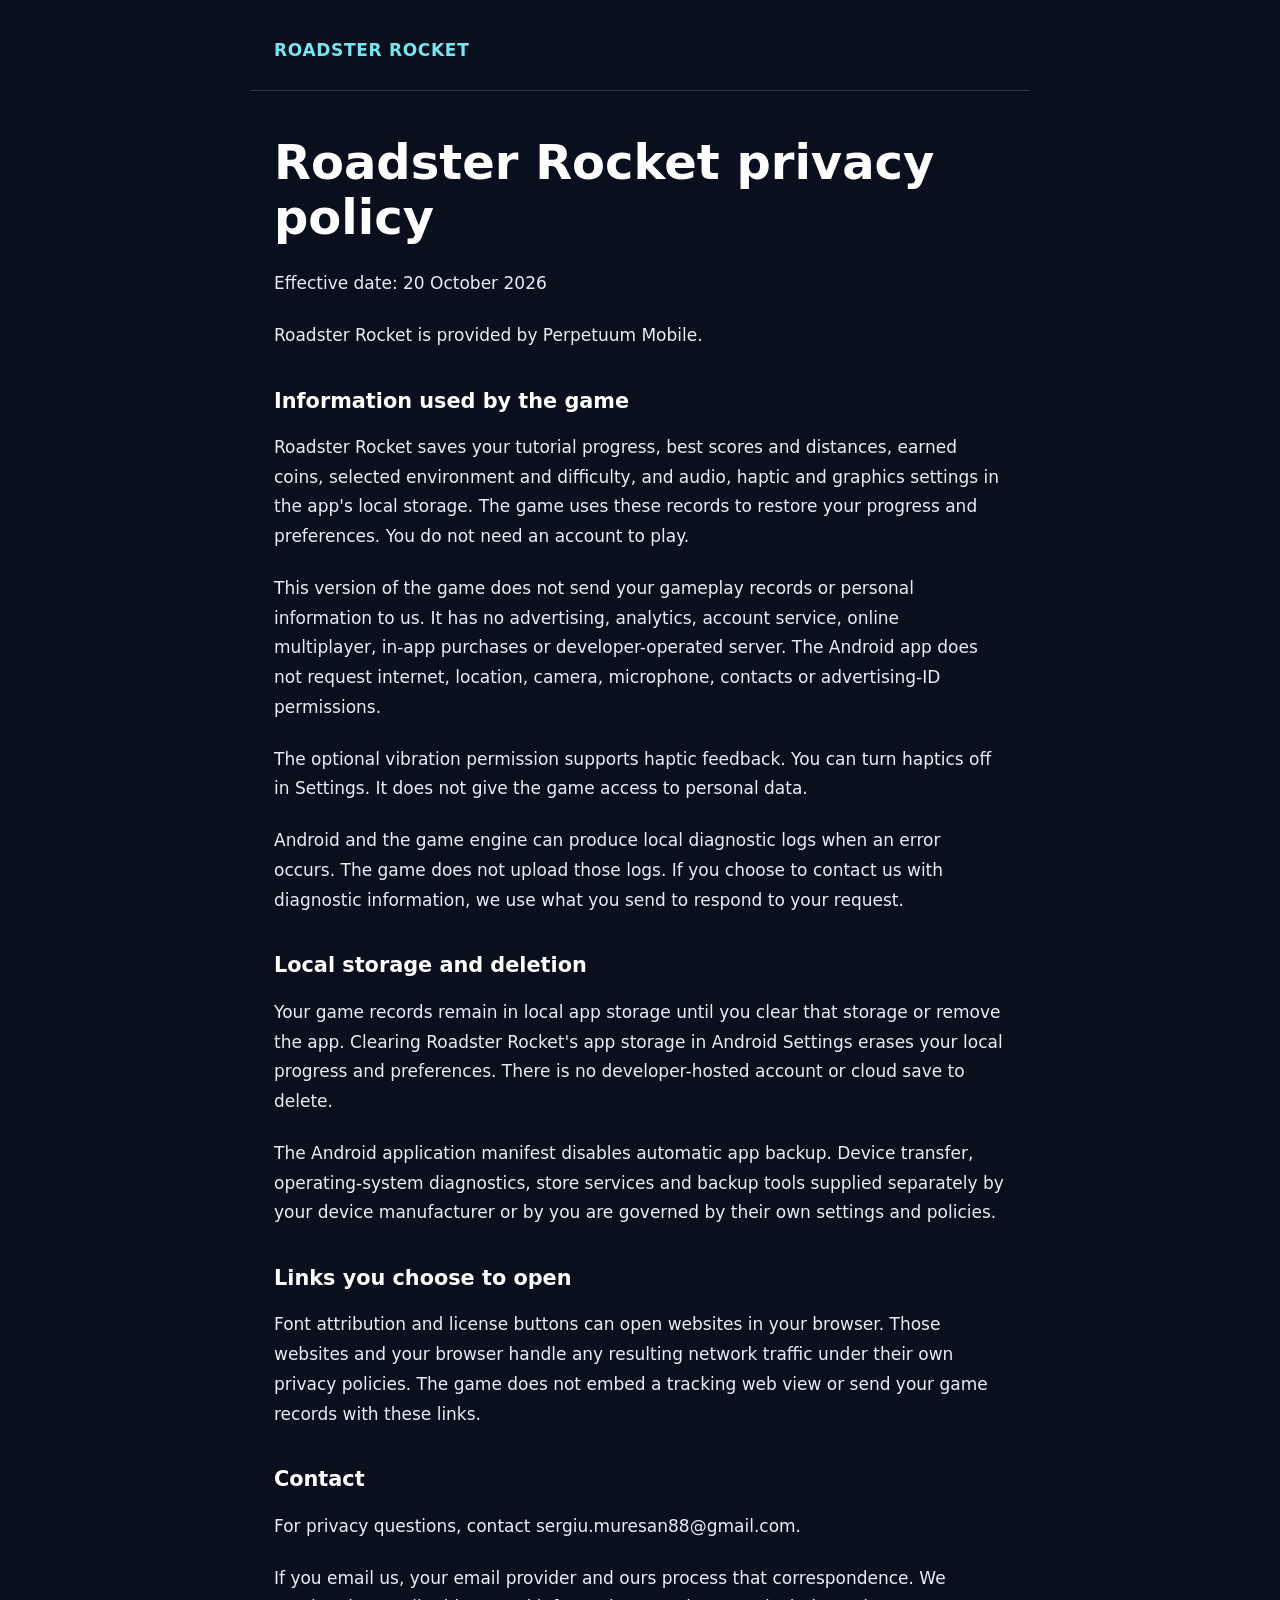
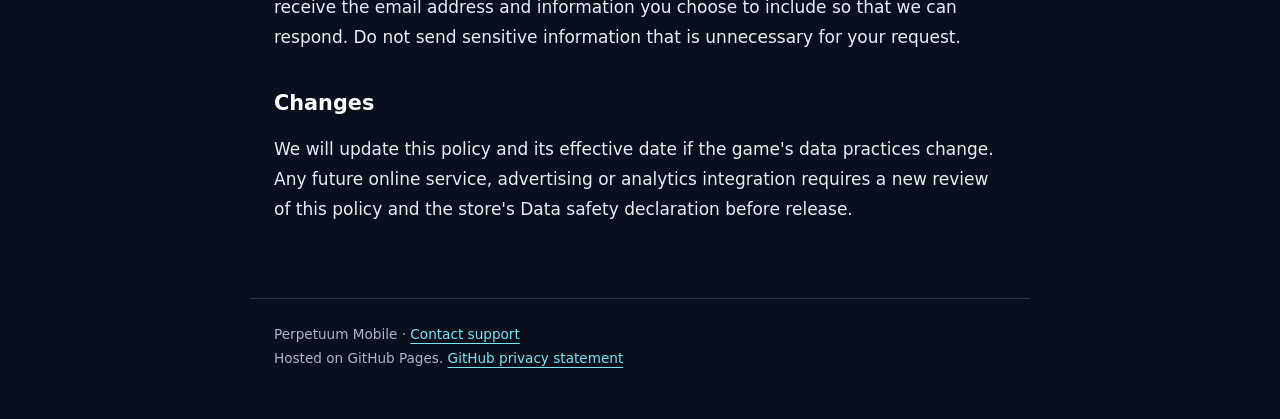
==== privacy/index.html @ d481d321 "Publish support and privacy pages for Roadster Rocket" ====
<!doctype html>
<html lang="en"><head><meta charset="utf-8"><meta name="viewport" content="width=device-width,initial-scale=1"><meta name="color-scheme" content="dark"><meta name="description" content="Roadster Rocket privacy policy by Perpetuum Mobile. Contact and privacy information for the offline driving game."><title>Roadster Rocket privacy policy</title><link rel="stylesheet" href="../style.css"></head>
<body><header><a href="../">ROADSTER ROCKET</a></header><main><h1>Roadster Rocket privacy policy</h1>
<p>Effective date: 20 October 2026</p>
<p>Roadster Rocket is provided by Perpetuum Mobile.</p>
<h2>Information used by the game</h2>
<p>Roadster Rocket saves your tutorial progress, best scores and distances, earned coins, selected environment and difficulty, and audio, haptic and graphics settings in the app&#x27;s local storage. The game uses these records to restore your progress and preferences. You do not need an account to play.</p>
<p>This version of the game does not send your gameplay records or personal information to us. It has no advertising, analytics, account service, online multiplayer, in-app purchases or developer-operated server. The Android app does not request internet, location, camera, microphone, contacts or advertising-ID permissions.</p>
<p>The optional vibration permission supports haptic feedback. You can turn haptics off in Settings. It does not give the game access to personal data.</p>
<p>Android and the game engine can produce local diagnostic logs when an error occurs. The game does not upload those logs. If you choose to contact us with diagnostic information, we use what you send to respond to your request.</p>
<h2>Local storage and deletion</h2>
<p>Your game records remain in local app storage until you clear that storage or remove the app. Clearing Roadster Rocket&#x27;s app storage in Android Settings erases your local progress and preferences. There is no developer-hosted account or cloud save to delete.</p>
<p>The Android application manifest disables automatic app backup. Device transfer, operating-system diagnostics, store services and backup tools supplied separately by your device manufacturer or by you are governed by their own settings and policies.</p>
<h2>Links you choose to open</h2>
<p>Font attribution and license buttons can open websites in your browser. Those websites and your browser handle any resulting network traffic under their own privacy policies. The game does not embed a tracking web view or send your game records with these links.</p>
<h2>Contact</h2>
<p>For privacy questions, contact sergiu.muresan88@gmail.com.</p>
<p>If you email us, your email provider and ours process that correspondence. We receive the email address and information you choose to include so that we can respond. Do not send sensitive information that is unnecessary for your request.</p>
<h2>Changes</h2>
<p>We will update this policy and its effective date if the game&#x27;s data practices change. Any future online service, advertising or analytics integration requires a new review of this policy and the store&#x27;s Data safety declaration before release.</p></main><footer>Perpetuum Mobile &middot; <a href="mailto:sergiu.muresan88@gmail.com">Contact support</a><br>Hosted on GitHub Pages. <a href="https://docs.github.com/en/site-policy/privacy-policies/github-general-privacy-statement">GitHub privacy statement</a></footer></body></html>
---- style.css ----
*{box-sizing:border-box}html{color-scheme:dark}body{margin:0;background:#090f1c;color:#e8eef8;font:17px/1.75 system-ui,-apple-system,BlinkMacSystemFont,"Segoe UI",sans-serif}main,header,footer{max-width:780px;margin:auto;padding:24px}header{padding-top:36px;border-bottom:1px solid #29374c}header a{font-weight:700;letter-spacing:.04em;text-decoration:none}a{color:#78e6f0;text-underline-offset:4px;overflow-wrap:anywhere}a:hover{color:#b9f7fc}a:focus-visible{outline:3px solid #78e6f0;outline-offset:5px}h1{font-size:clamp(2rem,6vw,3rem);line-height:1.15;margin:20px 0 24px;color:#fff}h2{font-size:1.3rem;line-height:1.4;margin-top:36px;color:#fff}p{margin:0 0 22px}footer{font-size:.85rem;color:#a8b8ce;border-top:1px solid #29374c;margin-top:28px;padding-bottom:48px}.eyebrow{color:#78e6f0;text-transform:uppercase;letter-spacing:.14em;font-size:.75rem;font-weight:700}.button{display:inline-block;border:1px solid #4f8190;padding:10px 18px;border-radius:8px;margin:0 12px 12px 0;text-decoration:none}.muted{color:#a8b8ce}
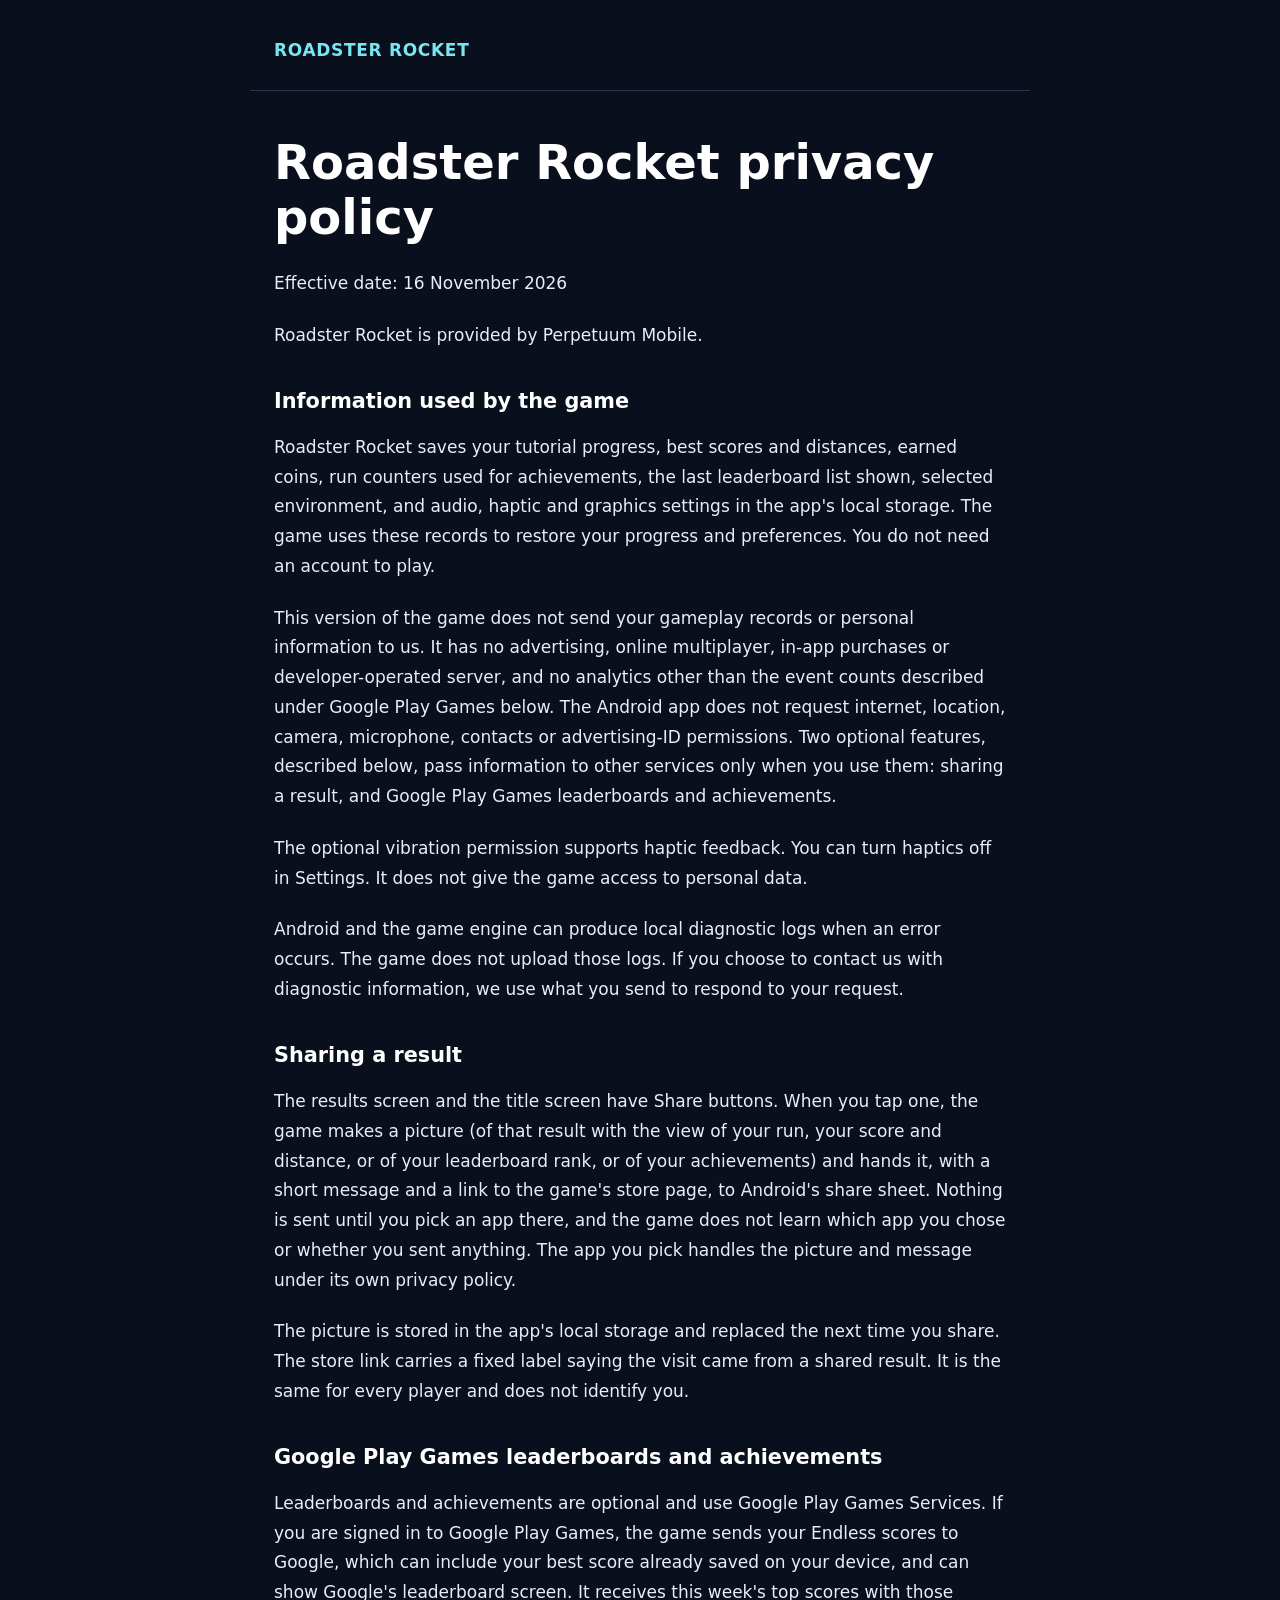
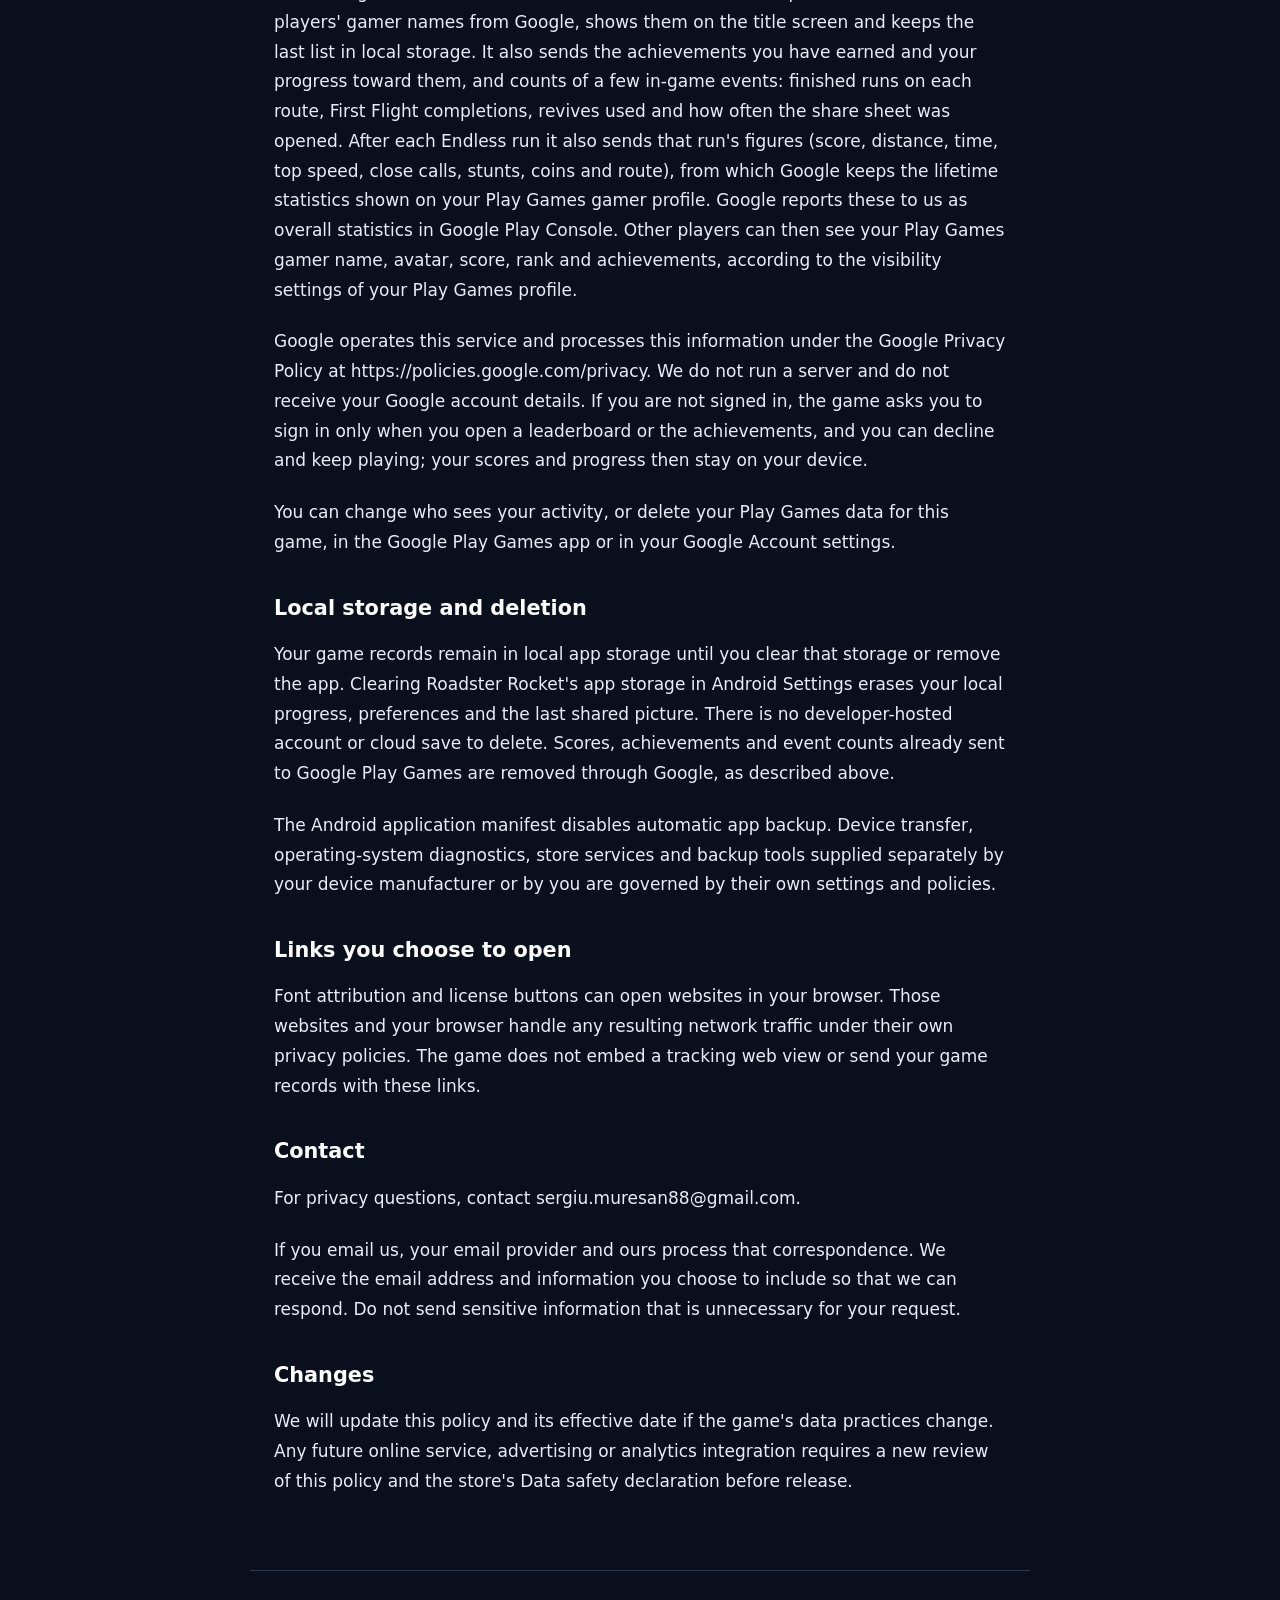
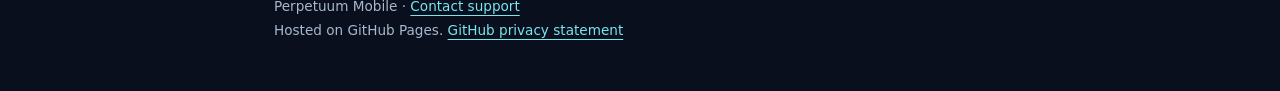
==== commit 103c8fd5: "Privacy policy for version 1.2.0: sharing and optional Google Play Games The game can now share a re" ====
--- a/privacy/index.html
+++ b/privacy/index.html
@@ -1,15 +1,22 @@
 <!doctype html>
-<html lang="en"><head><meta charset="utf-8"><meta name="viewport" content="width=device-width,initial-scale=1"><meta name="color-scheme" content="dark"><meta name="description" content="Roadster Rocket privacy policy by Perpetuum Mobile. Contact and privacy information for the offline driving game."><title>Roadster Rocket privacy policy</title><link rel="stylesheet" href="../style.css"></head>
+<html lang="en"><head><meta charset="utf-8"><meta name="viewport" content="width=device-width,initial-scale=1"><meta name="color-scheme" content="dark"><meta name="description" content="Roadster Rocket privacy policy by Perpetuum Mobile. Contact and privacy information for the driving game."><title>Roadster Rocket privacy policy</title><link rel="stylesheet" href="../style.css"></head>
 <body><header><a href="../">ROADSTER ROCKET</a></header><main><h1>Roadster Rocket privacy policy</h1>
-<p>Effective date: 20 October 2026</p>
+<p>Effective date: 16 November 2026</p>
 <p>Roadster Rocket is provided by Perpetuum Mobile.</p>
 <h2>Information used by the game</h2>
-<p>Roadster Rocket saves your tutorial progress, best scores and distances, earned coins, selected environment and difficulty, and audio, haptic and graphics settings in the app&#x27;s local storage. The game uses these records to restore your progress and preferences. You do not need an account to play.</p>
-<p>This version of the game does not send your gameplay records or personal information to us. It has no advertising, analytics, account service, online multiplayer, in-app purchases or developer-operated server. The Android app does not request internet, location, camera, microphone, contacts or advertising-ID permissions.</p>
+<p>Roadster Rocket saves your tutorial progress, best scores and distances, earned coins, run counters used for achievements, the last leaderboard list shown, selected environment, and audio, haptic and graphics settings in the app&#x27;s local storage. The game uses these records to restore your progress and preferences. You do not need an account to play.</p>
+<p>This version of the game does not send your gameplay records or personal information to us. It has no advertising, online multiplayer, in-app purchases or developer-operated server, and no analytics other than the event counts described under Google Play Games below. The Android app does not request internet, location, camera, microphone, contacts or advertising-ID permissions. Two optional features, described below, pass information to other services only when you use them: sharing a result, and Google Play Games leaderboards and achievements.</p>
 <p>The optional vibration permission supports haptic feedback. You can turn haptics off in Settings. It does not give the game access to personal data.</p>
 <p>Android and the game engine can produce local diagnostic logs when an error occurs. The game does not upload those logs. If you choose to contact us with diagnostic information, we use what you send to respond to your request.</p>
+<h2>Sharing a result</h2>
+<p>The results screen and the title screen have Share buttons. When you tap one, the game makes a picture (of that result with the view of your run, your score and distance, or of your leaderboard rank, or of your achievements) and hands it, with a short message and a link to the game&#x27;s store page, to Android&#x27;s share sheet. Nothing is sent until you pick an app there, and the game does not learn which app you chose or whether you sent anything. The app you pick handles the picture and message under its own privacy policy.</p>
+<p>The picture is stored in the app&#x27;s local storage and replaced the next time you share. The store link carries a fixed label saying the visit came from a shared result. It is the same for every player and does not identify you.</p>
+<h2>Google Play Games leaderboards and achievements</h2>
+<p>Leaderboards and achievements are optional and use Google Play Games Services. If you are signed in to Google Play Games, the game sends your Endless scores to Google, which can include your best score already saved on your device, and can show Google&#x27;s leaderboard screen. It receives this week&#x27;s top scores with those players&#x27; gamer names from Google, shows them on the title screen and keeps the last list in local storage. It also sends the achievements you have earned and your progress toward them, and counts of a few in-game events: finished runs on each route, First Flight completions, revives used and how often the share sheet was opened. After each Endless run it also sends that run&#x27;s figures (score, distance, time, top speed, close calls, stunts, coins and route), from which Google keeps the lifetime statistics shown on your Play Games gamer profile. Google reports these to us as overall statistics in Google Play Console. Other players can then see your Play Games gamer name, avatar, score, rank and achievements, according to the visibility settings of your Play Games profile.</p>
+<p>Google operates this service and processes this information under the Google Privacy Policy at https://policies.google.com/privacy. We do not run a server and do not receive your Google account details. If you are not signed in, the game asks you to sign in only when you open a leaderboard or the achievements, and you can decline and keep playing; your scores and progress then stay on your device.</p>
+<p>You can change who sees your activity, or delete your Play Games data for this game, in the Google Play Games app or in your Google Account settings.</p>
 <h2>Local storage and deletion</h2>
-<p>Your game records remain in local app storage until you clear that storage or remove the app. Clearing Roadster Rocket&#x27;s app storage in Android Settings erases your local progress and preferences. There is no developer-hosted account or cloud save to delete.</p>
+<p>Your game records remain in local app storage until you clear that storage or remove the app. Clearing Roadster Rocket&#x27;s app storage in Android Settings erases your local progress, preferences and the last shared picture. There is no developer-hosted account or cloud save to delete. Scores, achievements and event counts already sent to Google Play Games are removed through Google, as described above.</p>
 <p>The Android application manifest disables automatic app backup. Device transfer, operating-system diagnostics, store services and backup tools supplied separately by your device manufacturer or by you are governed by their own settings and policies.</p>
 <h2>Links you choose to open</h2>
 <p>Font attribution and license buttons can open websites in your browser. Those websites and your browser handle any resulting network traffic under their own privacy policies. The game does not embed a tracking web view or send your game records with these links.</p>
@@ -17,4 +24,5 @@
 <p>For privacy questions, contact sergiu.muresan88@gmail.com.</p>
 <p>If you email us, your email provider and ours process that correspondence. We receive the email address and information you choose to include so that we can respond. Do not send sensitive information that is unnecessary for your request.</p>
 <h2>Changes</h2>
-<p>We will update this policy and its effective date if the game&#x27;s data practices change. Any future online service, advertising or analytics integration requires a new review of this policy and the store&#x27;s Data safety declaration before release.</p></main><footer>Perpetuum Mobile &middot; <a href="mailto:sergiu.muresan88@gmail.com">Contact support</a><br>Hosted on GitHub Pages. <a href="https://docs.github.com/en/site-policy/privacy-policies/github-general-privacy-statement">GitHub privacy statement</a></footer></body></html>
+<p>We will update this policy and its effective date if the game&#x27;s data practices change. Any future online service, advertising or analytics integration requires a new review of this policy and the store&#x27;s Data safety declaration before release.</p>
+</main><footer>Perpetuum Mobile &middot; <a href="mailto:sergiu.muresan88@gmail.com">Contact support</a><br>Hosted on GitHub Pages. <a href="https://docs.github.com/en/site-policy/privacy-policies/github-general-privacy-statement">GitHub privacy statement</a></footer></body></html>
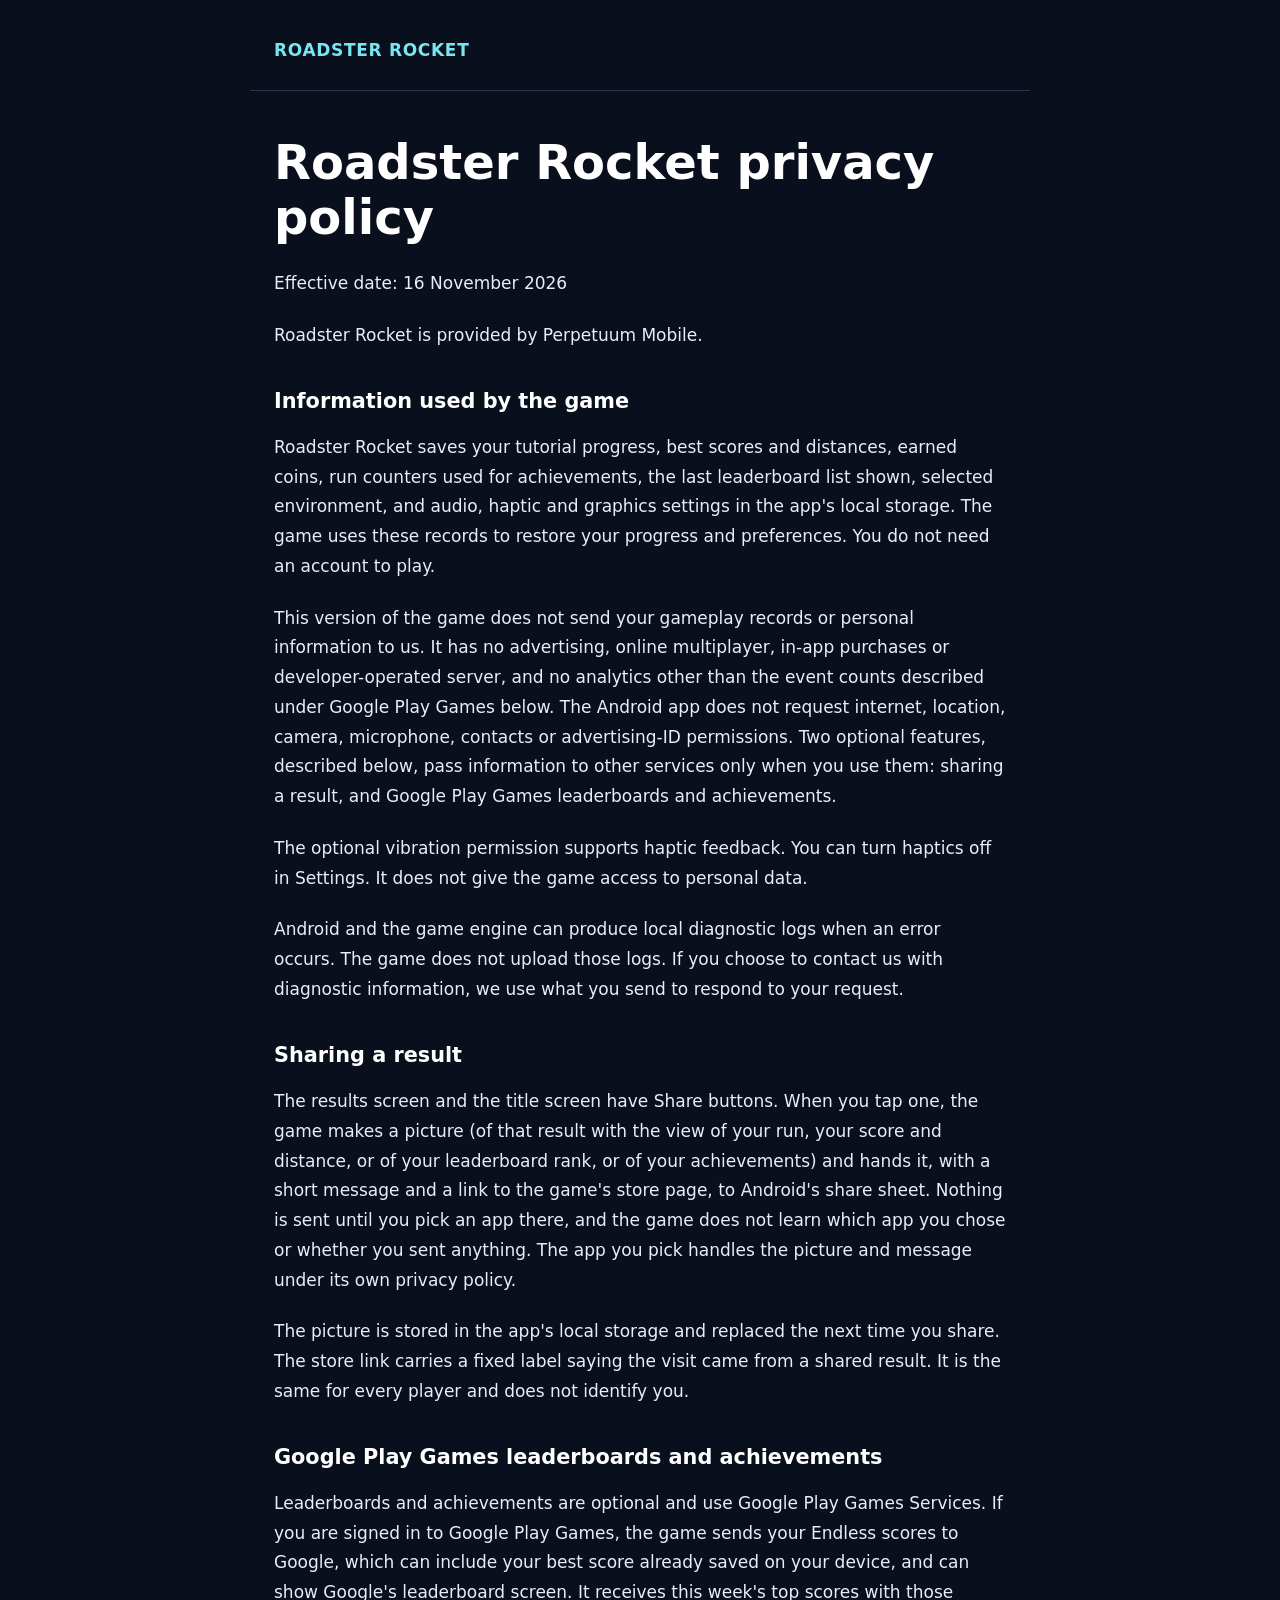
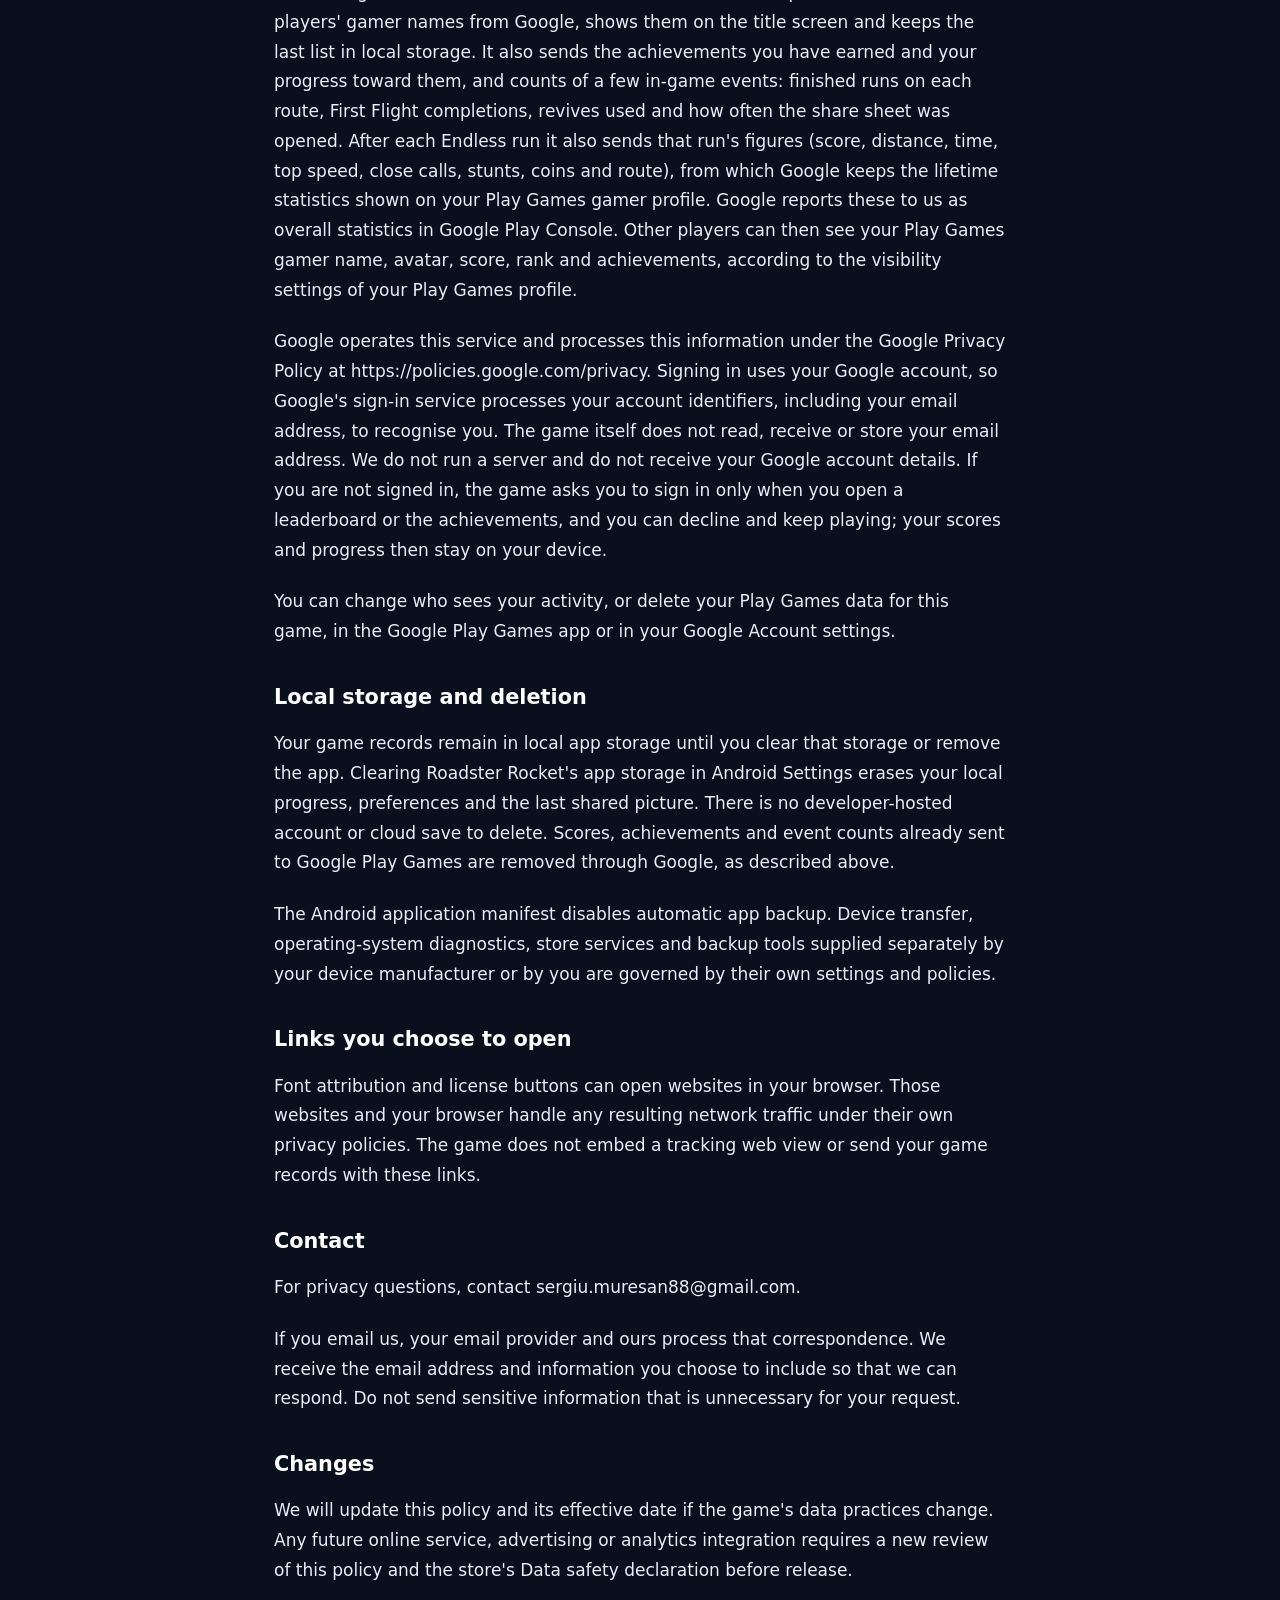
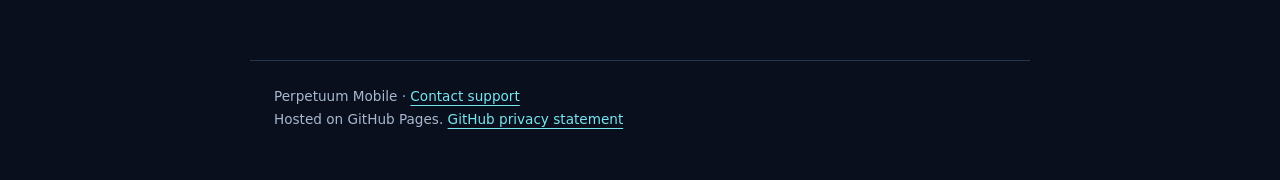
==== commit cbddff93: "Privacy policy: Play Games sign-in and the Google account's email address Google's sign-in service p" ====
--- a/privacy/index.html
+++ b/privacy/index.html
@@ -13,7 +13,7 @@
 <p>The picture is stored in the app&#x27;s local storage and replaced the next time you share. The store link carries a fixed label saying the visit came from a shared result. It is the same for every player and does not identify you.</p>
 <h2>Google Play Games leaderboards and achievements</h2>
 <p>Leaderboards and achievements are optional and use Google Play Games Services. If you are signed in to Google Play Games, the game sends your Endless scores to Google, which can include your best score already saved on your device, and can show Google&#x27;s leaderboard screen. It receives this week&#x27;s top scores with those players&#x27; gamer names from Google, shows them on the title screen and keeps the last list in local storage. It also sends the achievements you have earned and your progress toward them, and counts of a few in-game events: finished runs on each route, First Flight completions, revives used and how often the share sheet was opened. After each Endless run it also sends that run&#x27;s figures (score, distance, time, top speed, close calls, stunts, coins and route), from which Google keeps the lifetime statistics shown on your Play Games gamer profile. Google reports these to us as overall statistics in Google Play Console. Other players can then see your Play Games gamer name, avatar, score, rank and achievements, according to the visibility settings of your Play Games profile.</p>
-<p>Google operates this service and processes this information under the Google Privacy Policy at https://policies.google.com/privacy. We do not run a server and do not receive your Google account details. If you are not signed in, the game asks you to sign in only when you open a leaderboard or the achievements, and you can decline and keep playing; your scores and progress then stay on your device.</p>
+<p>Google operates this service and processes this information under the Google Privacy Policy at https://policies.google.com/privacy. Signing in uses your Google account, so Google&#x27;s sign-in service processes your account identifiers, including your email address, to recognise you. The game itself does not read, receive or store your email address. We do not run a server and do not receive your Google account details. If you are not signed in, the game asks you to sign in only when you open a leaderboard or the achievements, and you can decline and keep playing; your scores and progress then stay on your device.</p>
 <p>You can change who sees your activity, or delete your Play Games data for this game, in the Google Play Games app or in your Google Account settings.</p>
 <h2>Local storage and deletion</h2>
 <p>Your game records remain in local app storage until you clear that storage or remove the app. Clearing Roadster Rocket&#x27;s app storage in Android Settings erases your local progress, preferences and the last shared picture. There is no developer-hosted account or cloud save to delete. Scores, achievements and event counts already sent to Google Play Games are removed through Google, as described above.</p>
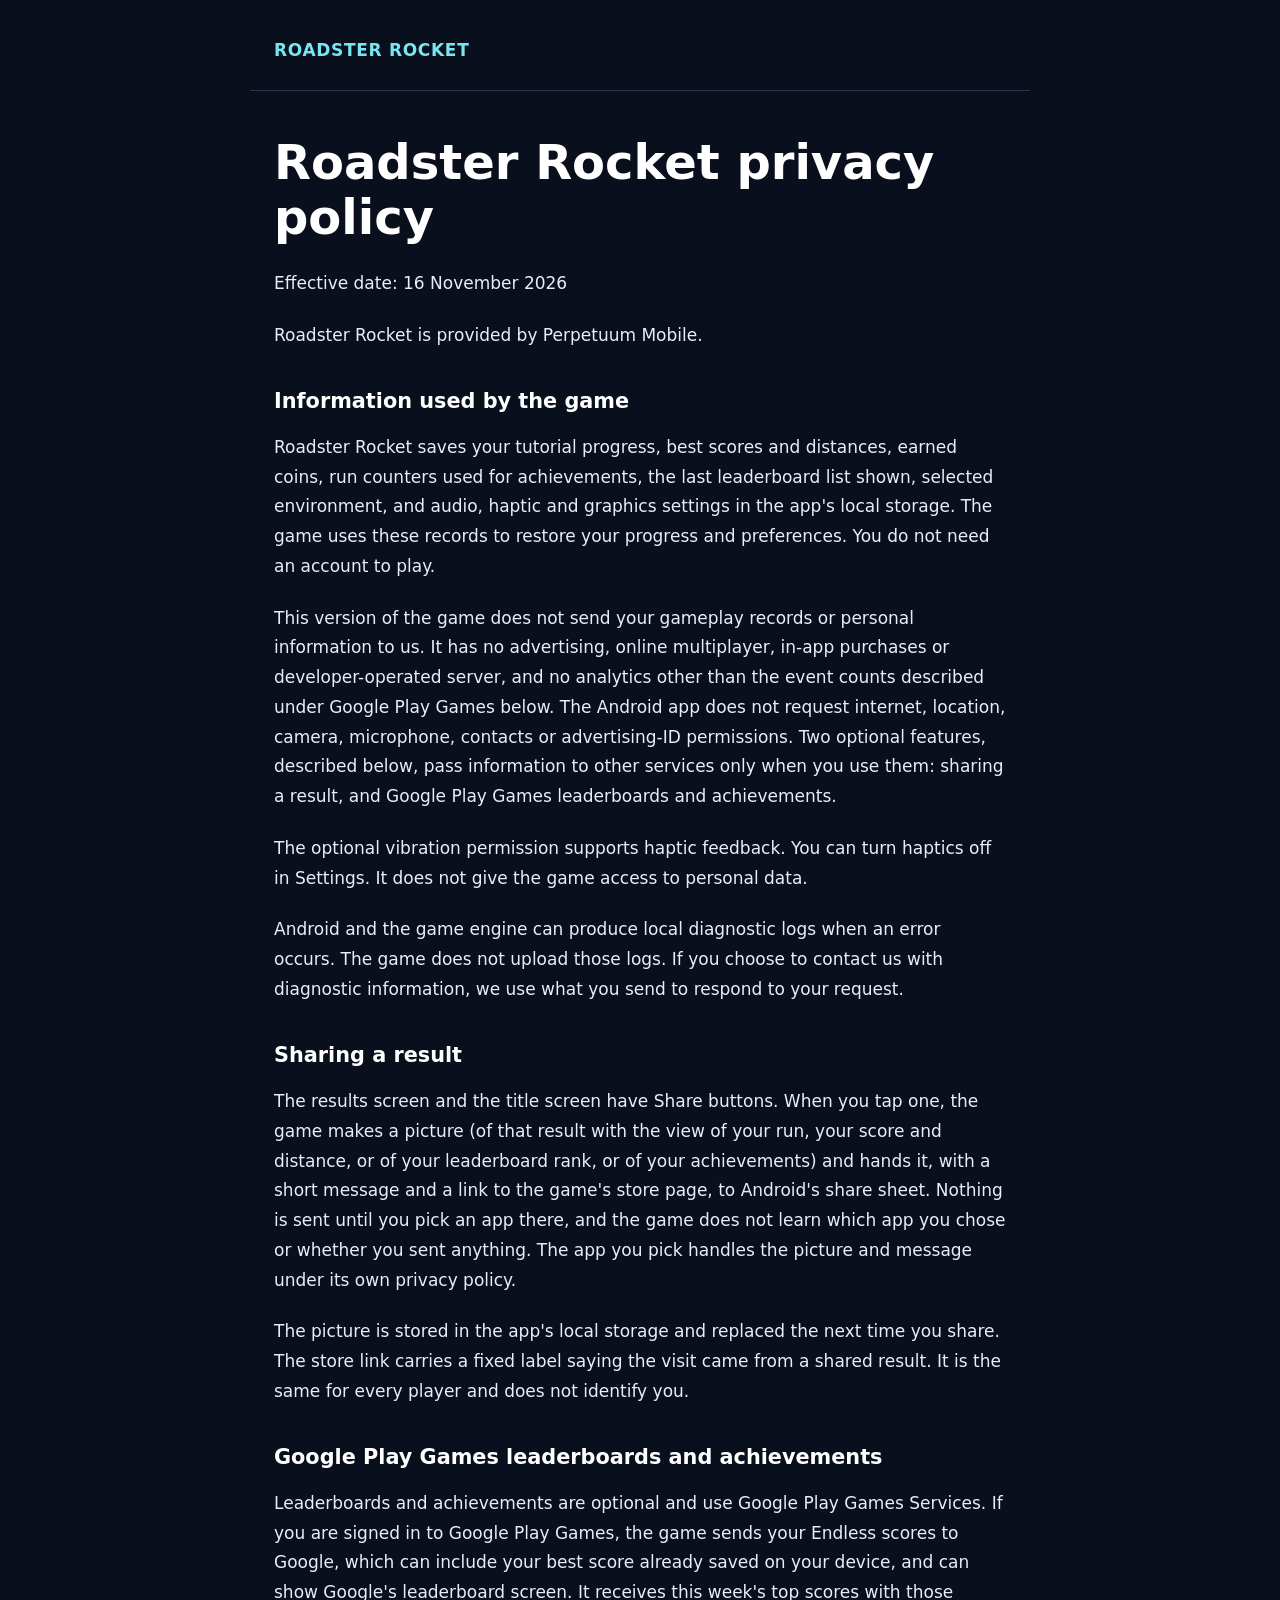
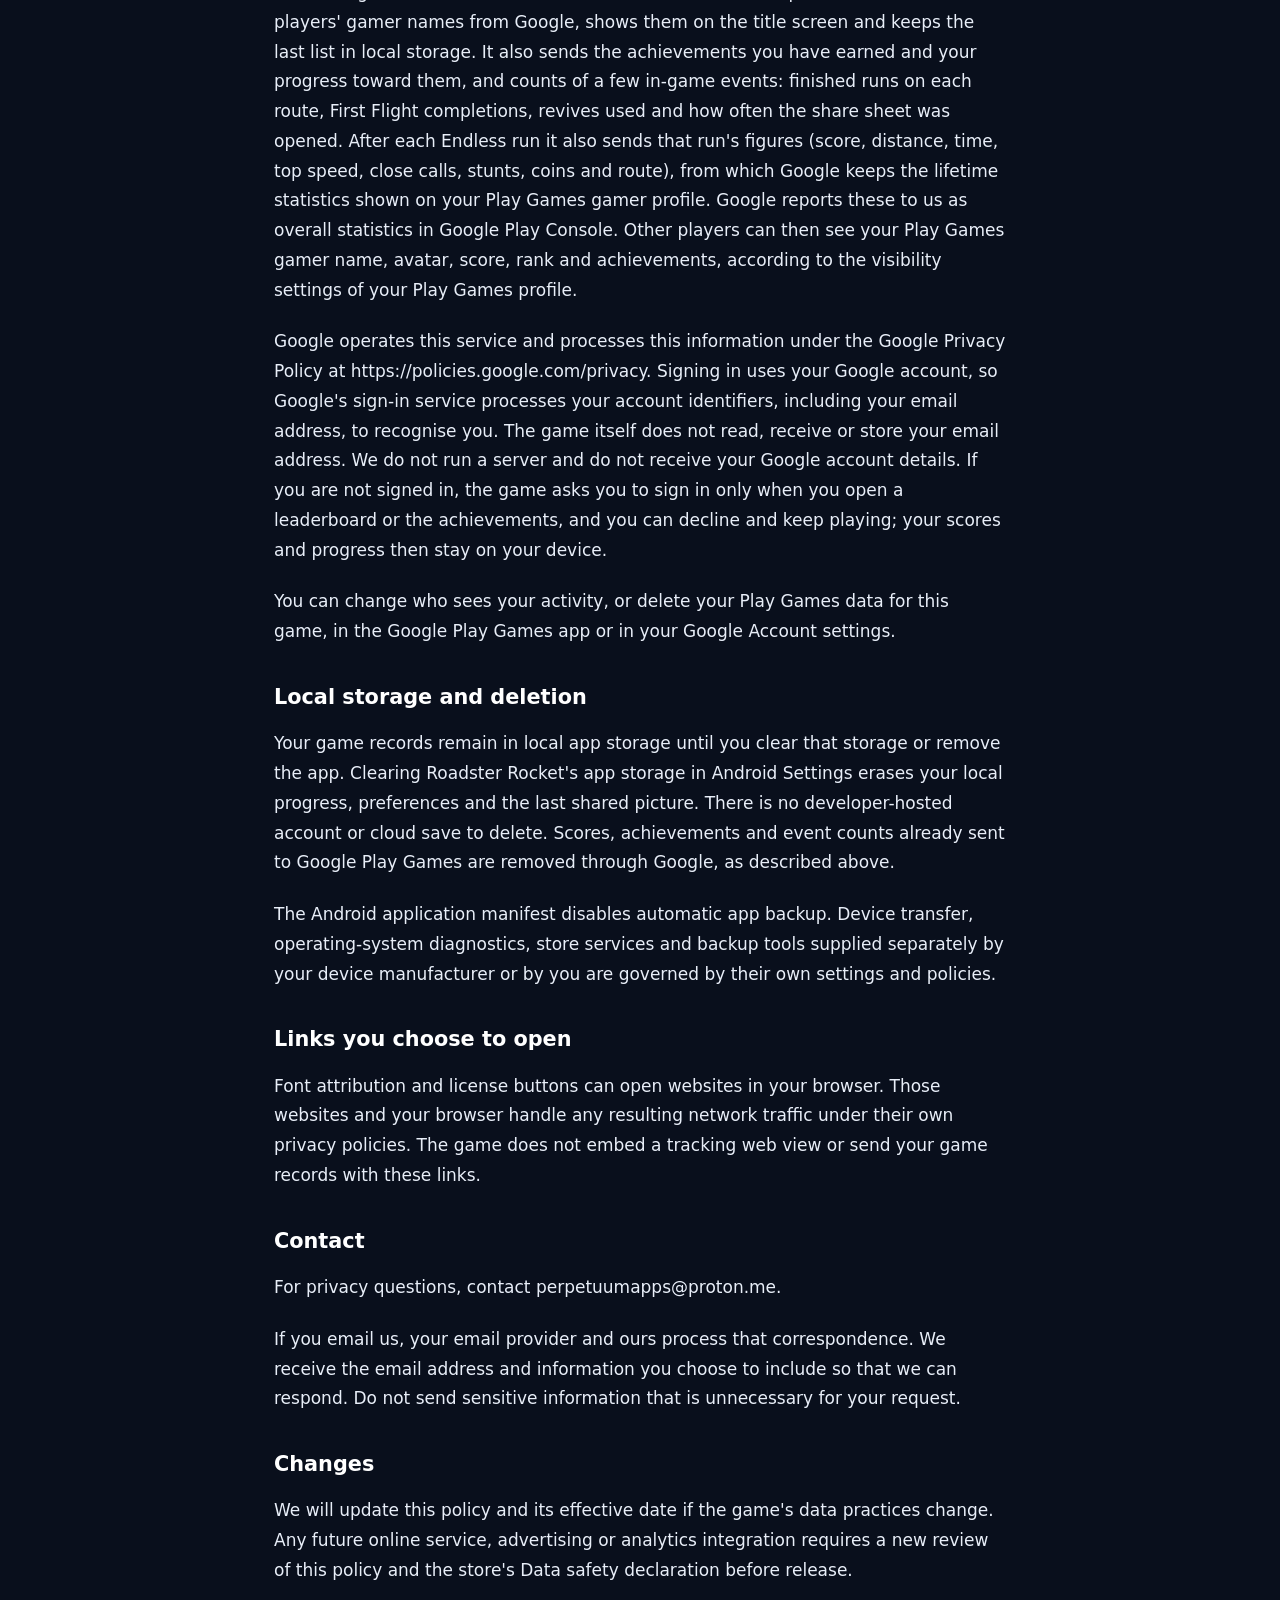
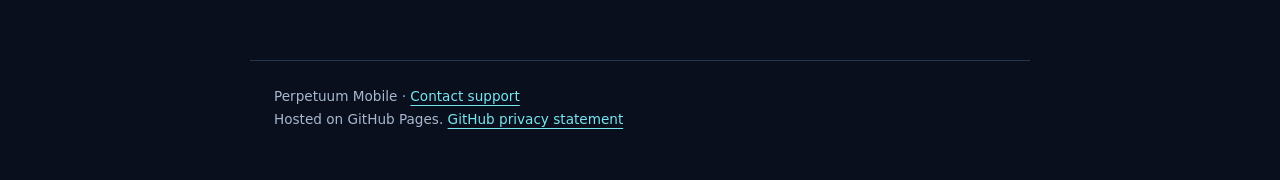
==== commit 97679a34: "Change the contact address to perpetuumapps@proton.me Co-Authored-By: Claude Fable 5.2 <noreply@anth" ====
--- a/privacy/index.html
+++ b/privacy/index.html
@@ -21,8 +21,8 @@
 <h2>Links you choose to open</h2>
 <p>Font attribution and license buttons can open websites in your browser. Those websites and your browser handle any resulting network traffic under their own privacy policies. The game does not embed a tracking web view or send your game records with these links.</p>
 <h2>Contact</h2>
-<p>For privacy questions, contact sergiu.muresan88@gmail.com.</p>
+<p>For privacy questions, contact perpetuumapps@proton.me.</p>
 <p>If you email us, your email provider and ours process that correspondence. We receive the email address and information you choose to include so that we can respond. Do not send sensitive information that is unnecessary for your request.</p>
 <h2>Changes</h2>
 <p>We will update this policy and its effective date if the game&#x27;s data practices change. Any future online service, advertising or analytics integration requires a new review of this policy and the store&#x27;s Data safety declaration before release.</p>
-</main><footer>Perpetuum Mobile &middot; <a href="mailto:sergiu.muresan88@gmail.com">Contact support</a><br>Hosted on GitHub Pages. <a href="https://docs.github.com/en/site-policy/privacy-policies/github-general-privacy-statement">GitHub privacy statement</a></footer></body></html>
+</main><footer>Perpetuum Mobile &middot; <a href="mailto:perpetuumapps@proton.me">Contact support</a><br>Hosted on GitHub Pages. <a href="https://docs.github.com/en/site-policy/privacy-policies/github-general-privacy-statement">GitHub privacy statement</a></footer></body></html>
